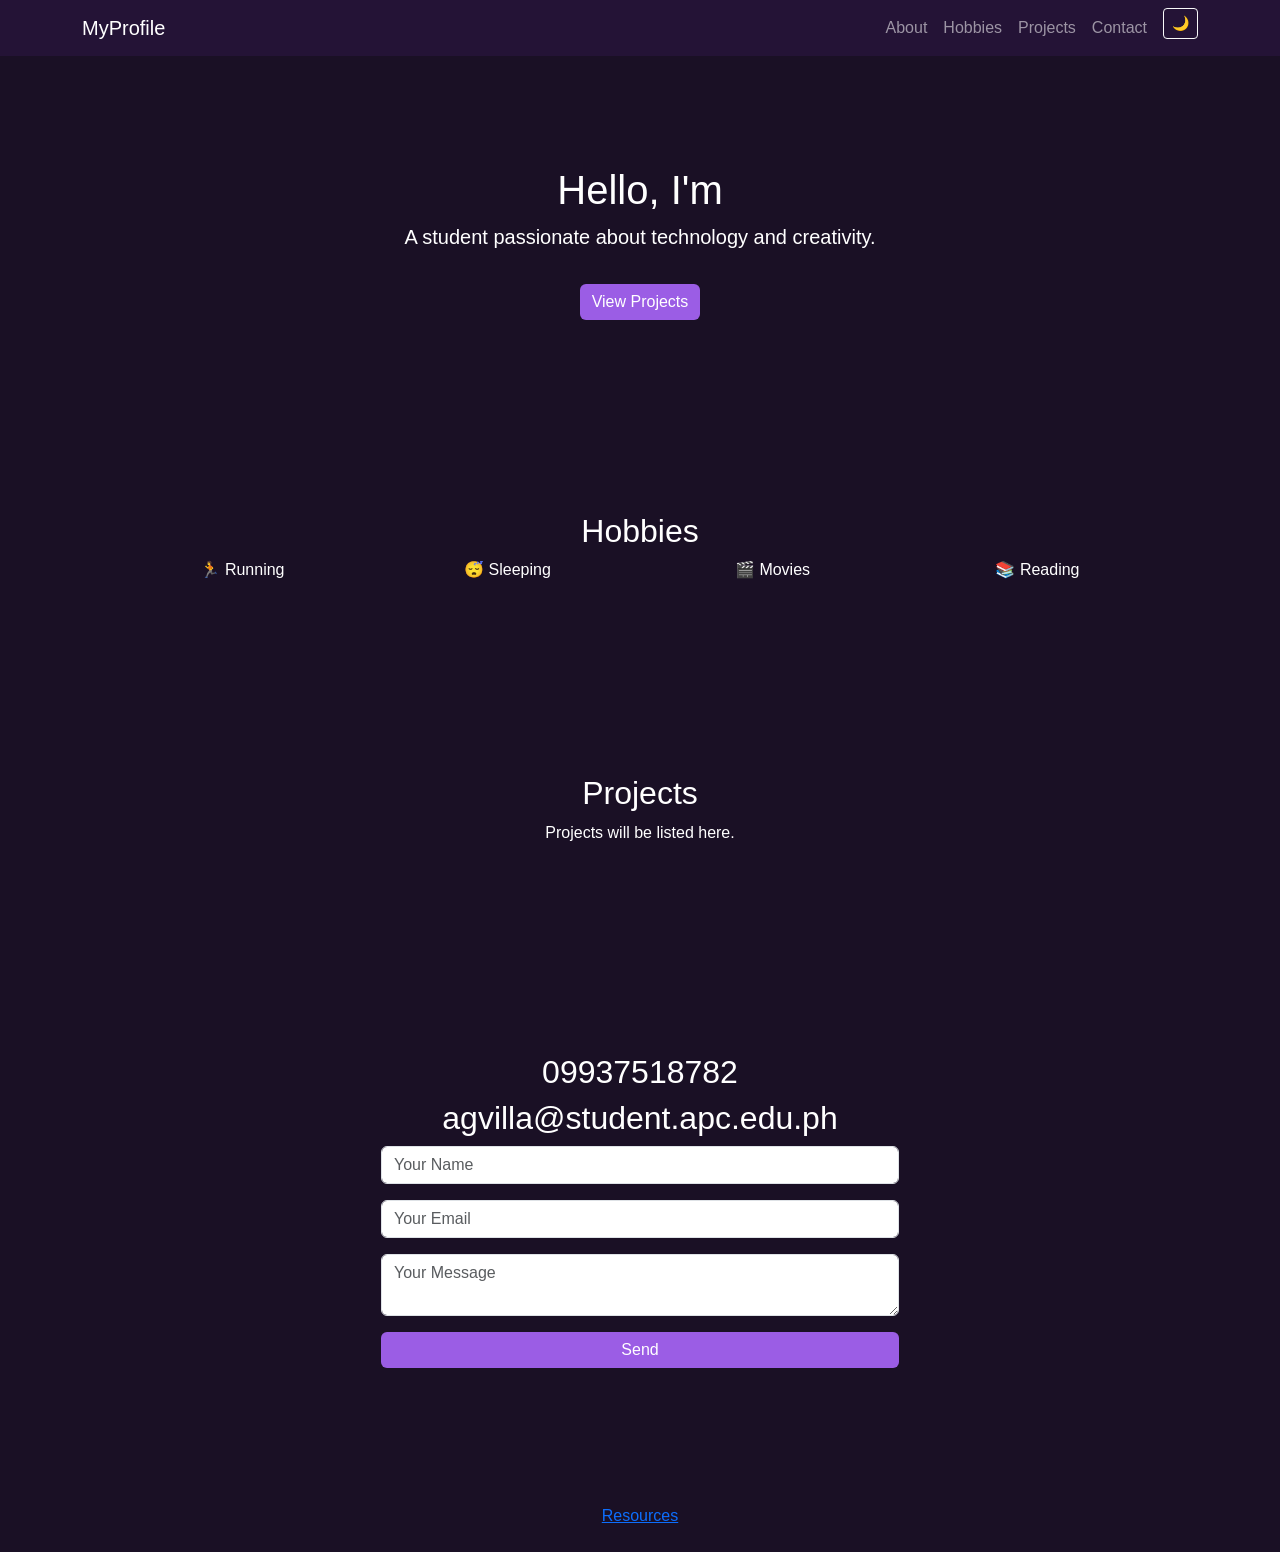
==== home/index.html @ 541737a1 "update on my personal website" ====
<!DOCTYPE html>
<html lang="en">
<head>
  <meta charset="UTF-8">
  <title>My Personal Website</title>
  <meta name="viewport" content="width=device-width, initial-scale=1">

  <!-- Bootstrap 5 -->
  <link href="https://cdn.jsdelivr.net/npm/bootstrap@5.3.3/dist/css/bootstrap.min.css" rel="stylesheet">

  <!-- Custom CSS -->
  <link rel="stylesheet" href="css/style.css">
</head>
<body class="dark-theme">

  <nav class="navbar navbar-expand-lg navbar-dark fixed-top">
    <div class="container">
      <a class="navbar-brand" href="#">MyProfile</a>

      <button class="navbar-toggler" type="button" data-bs-toggle="collapse" data-bs-target="#navMenu">
        <span class="navbar-toggler-icon"></span>
      </button>

      <div class="collapse navbar-collapse" id="navMenu">
        <ul class="navbar-nav ms-auto">
          <li class="nav-item"><a class="nav-link" href="#about">About</a></li>
          <li class="nav-item"><a class="nav-link" href="#hobbies">Hobbies</a></li>
          <li class="nav-item"><a class="nav-link" href="#projects">Projects</a></li>
          <li class="nav-item"><a class="nav-link" href="#contact">Contact</a></li>
          <li class="nav-item">
            <button id="themeToggle" class="btn btn-sm btn-outline-light ms-2">🌙</button>
          </li>
        </ul>
      </div>
    </div>
  </nav>

  <section id="about" class="section container text-center">
    <h1>Hello, I'm <span id="dynamicText"></span></h1>
    <p class="lead">A student passionate about technology and creativity.</p>
    <button id="scrollProjects" class="btn btn-primary mt-3">View Projects</button>
  </section>

  <section id="hobbies" class="section container">
    <h2 class="text-center">Hobbies</h2>
    <div class="row text-center">
      <div class="col-6 col-md-3">🏃 Running</div>
      <div class="col-6 col-md-3">😴 Sleeping</div>
      <div class="col-6 col-md-3">🎬 Movies</div>
      <div class="col-6 col-md-3">📚 Reading</div>
    </div>
  </section>

  <section id="projects" class="section container">
    <h2 class="text-center">Projects</h2>
    <p class="text-center">Projects will be listed here.</p>
  </section>

  <!-- Contact -->
  <section id="contact" class="section container">
    <h2 class="text-center">09937518782</h2>
    <h2 class="text-center">agvilla@student.apc.edu.ph</h2>

    <form id="contactForm" class="col-md-6 mx-auto">
      <input type="text" id="name" class="form-control mb-3" placeholder="Your Name">
      <input type="email" id="email" class="form-control mb-3" placeholder="Your Email">
      <textarea id="message" class="form-control mb-3" placeholder="Your Message"></textarea>
      <button type="submit" class="btn btn-primary w-100">Send</button>
      <p id="formMsg" class="mt-3 text-center"></p>
    </form>
  </section>

  <!-- Footer -->
  <footer class="text-center py-4">
    <a href="resources.html">Resources</a>
  </footer>

  <!-- Bootstrap JS -->
  <script src="https://cdn.jsdelivr.net/npm/bootstrap@5.3.3/dist/js/bootstrap.bundle.min.js"></script>

  <!-- Custom JS -->
  <script src="js/script.js"></script>
</body>
</html>
---- home/css/style.css ----
body {
  font-family: Arial, sans-serif;
  background-color: #1a1025;
  color: #ffffff;
  padding-top: 70px;
}

.section {
  padding: 4rem 1rem;
}

.navbar {
  background-color: #241336;
}

.btn-primary {
  background-color: #9b5de5;
  border: none;
}

.light-theme {
  background-color: #f5f5f5;
  color: #121212;
}

.light-theme .navbar {
  background-color: #e0e0e0;
}

@media (min-width: 768px) {
  .section {
    padding: 6rem 2rem;
  }
}

@media (min-width: 1200px) {
  .section {
    max-width: 1100px;
    margin: auto;
  }
}
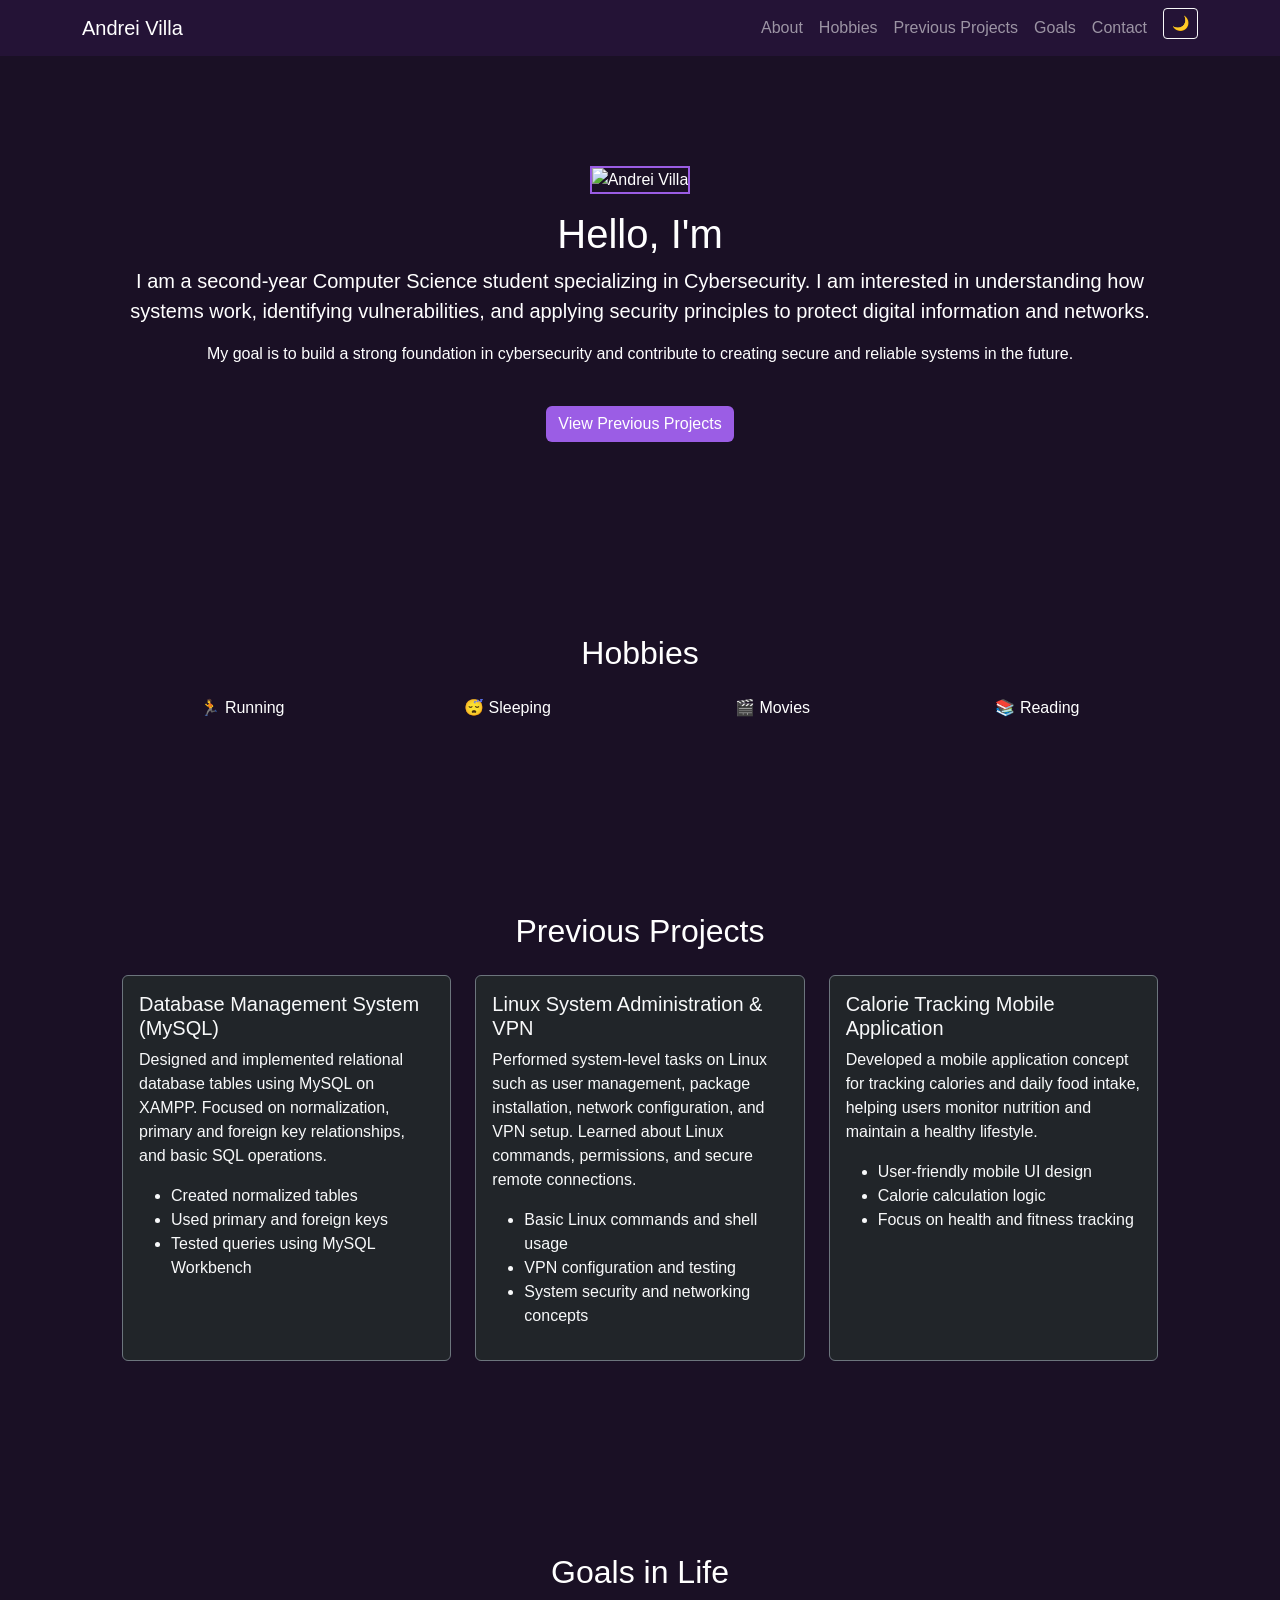
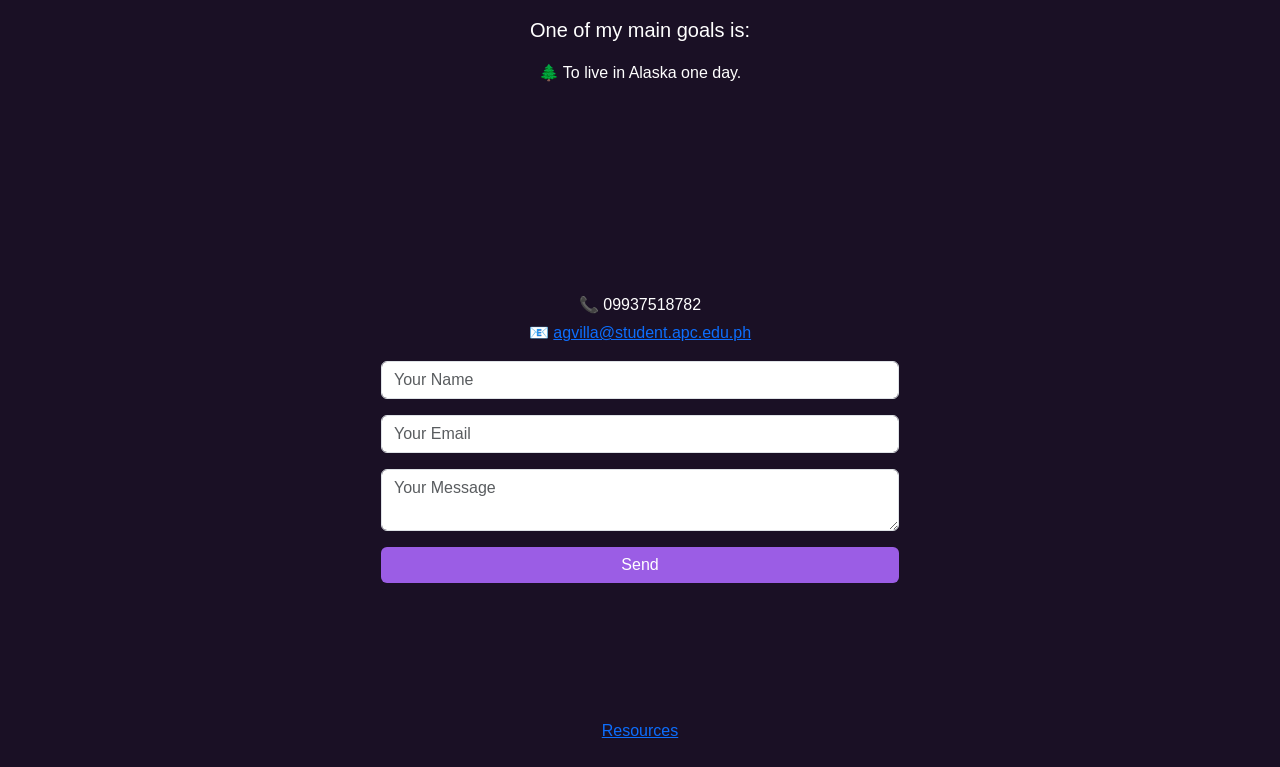
==== commit 6543a988: "updated version" ====
--- a/home/index.html
+++ b/home/index.html
@@ -13,9 +13,10 @@
 </head>
 <body class="dark-theme">
 
+  <!-- Navbar -->
   <nav class="navbar navbar-expand-lg navbar-dark fixed-top">
     <div class="container">
-      <a class="navbar-brand" href="#">MyProfile</a>
+      <a class="navbar-brand" href="#about">Andrei Villa</a>
 
       <button class="navbar-toggler" type="button" data-bs-toggle="collapse" data-bs-target="#navMenu">
         <span class="navbar-toggler-icon"></span>
@@ -25,10 +26,11 @@
         <ul class="navbar-nav ms-auto">
           <li class="nav-item"><a class="nav-link" href="#about">About</a></li>
           <li class="nav-item"><a class="nav-link" href="#hobbies">Hobbies</a></li>
-          <li class="nav-item"><a class="nav-link" href="#projects">Projects</a></li>
+          <li class="nav-item"><a class="nav-link" href="#projects">Previous Projects</a></li>
+          <li class="nav-item"><a class="nav-link" href="#goals">Goals</a></li>
           <li class="nav-item"><a class="nav-link" href="#contact">Contact</a></li>
           <li class="nav-item">
-            <button id="themeToggle" class="btn btn-sm btn-outline-light ms-2">🌙</button>
+            <button id="themeToggle" class="btn btn-sm btn-outline-light ms-2" aria-label="Toggle dark and light theme">🌙</button>
           </li>
         </ul>
       </div>
@@ -36,13 +38,26 @@
   </nav>
 
   <section id="about" class="section container text-center">
+    <img src="assets/profile.jpg" alt="Andrei Villa" class="mb-3" style="width:150px; height:150px; object-fit:cover; border:2px solid #9b5de5;">
+
     <h1>Hello, I'm <span id="dynamicText"></span></h1>
-    <p class="lead">A student passionate about technology and creativity.</p>
-    <button id="scrollProjects" class="btn btn-primary mt-3">View Projects</button>
+
+    <p class="lead">
+      I am a second-year Computer Science student specializing in Cybersecurity.
+      I am interested in understanding how systems work, identifying vulnerabilities,
+      and applying security principles to protect digital information and networks.
+    </p>
+
+    <p>
+      My goal is to build a strong foundation in cybersecurity and contribute to
+      creating secure and reliable systems in the future.
+    </p>
+
+    <button id="scrollProjects" class="btn btn-primary mt-4">View Previous Projects</button>
   </section>
 
   <section id="hobbies" class="section container">
-    <h2 class="text-center">Hobbies</h2>
+    <h2 class="text-center mb-4">Hobbies</h2>
     <div class="row text-center">
       <div class="col-6 col-md-3">🏃 Running</div>
       <div class="col-6 col-md-3">😴 Sleeping</div>
@@ -52,14 +67,76 @@
   </section>
 
   <section id="projects" class="section container">
-    <h2 class="text-center">Projects</h2>
-    <p class="text-center">Projects will be listed here.</p>
+    <h2 class="text-center mb-4">Previous Projects</h2>
+    <div class="row g-4">
+
+      <!-- Project 1 -->
+      <div class="col-12 col-md-6 col-lg-4">
+        <div class="card h-100 bg-dark text-light border-secondary">
+          <div class="card-body">
+            <h5 class="card-title">Database Management System (MySQL)</h5>
+            <p class="card-text">
+              Designed and implemented relational database tables using MySQL on XAMPP.
+              Focused on normalization, primary and foreign key relationships, and basic SQL operations.
+            </p>
+            <ul>
+              <li>Created normalized tables</li>
+              <li>Used primary and foreign keys</li>
+              <li>Tested queries using MySQL Workbench</li>
+            </ul>
+          </div>
+        </div>
+      </div>
+
+      <!-- Project 2 -->
+      <div class="col-12 col-md-6 col-lg-4">
+        <div class="card h-100 bg-dark text-light border-secondary">
+          <div class="card-body">
+            <h5 class="card-title">Linux System Administration & VPN</h5>
+            <p class="card-text">
+              Performed system-level tasks on Linux such as user management, package installation,
+              network configuration, and VPN setup. Learned about Linux commands, permissions, and secure remote connections.
+            </p>
+            <ul>
+              <li>Basic Linux commands and shell usage</li>
+              <li>VPN configuration and testing</li>
+              <li>System security and networking concepts</li>
+            </ul>
+          </div>
+        </div>
+      </div>
+
+      <!-- Project 3 -->
+      <div class="col-12 col-md-6 col-lg-4">
+        <div class="card h-100 bg-dark text-light border-secondary">
+          <div class="card-body">
+            <h5 class="card-title">Calorie Tracking Mobile Application</h5>
+            <p class="card-text">
+              Developed a mobile application concept for tracking calories and daily food intake,
+              helping users monitor nutrition and maintain a healthy lifestyle.
+            </p>
+            <ul>
+              <li>User-friendly mobile UI design</li>
+              <li>Calorie calculation logic</li>
+              <li>Focus on health and fitness tracking</li>
+            </ul>
+          </div>
+        </div>
+      </div>
+
+    </div>
   </section>
 
-  <!-- Contact -->
-  <section id="contact" class="section container">
-    <h2 class="text-center">09937518782</h2>
-    <h2 class="text-center">agvilla@student.apc.edu.ph</h2>
+  <!-- Goals in Life -->
+  <section id="goals" class="section container text-center">
+    <h2 class="mb-4">Goals in Life</h2>
+    <p class="lead">One of my main goals is:</p>
+    <p>🌲 To live in Alaska one day.</p>
+  </section>
+
+  <section id="contact" class="section container text-center">
+    <p class="mb-1">📞 09937518782</p>
+    <p class="mb-3">📧 <a href="mailto:agvilla@student.apc.edu.ph">agvilla@student.apc.edu.ph</a></p>
 
     <form id="contactForm" class="col-md-6 mx-auto">
       <input type="text" id="name" class="form-control mb-3" placeholder="Your Name">
@@ -70,15 +147,12 @@
     </form>
   </section>
 
-  <!-- Footer -->
   <footer class="text-center py-4">
     <a href="resources.html">Resources</a>
   </footer>
 
-  <!-- Bootstrap JS -->
   <script src="https://cdn.jsdelivr.net/npm/bootstrap@5.3.3/dist/js/bootstrap.bundle.min.js"></script>
 
-  <!-- Custom JS -->
   <script src="js/script.js"></script>
 </body>
 </html>
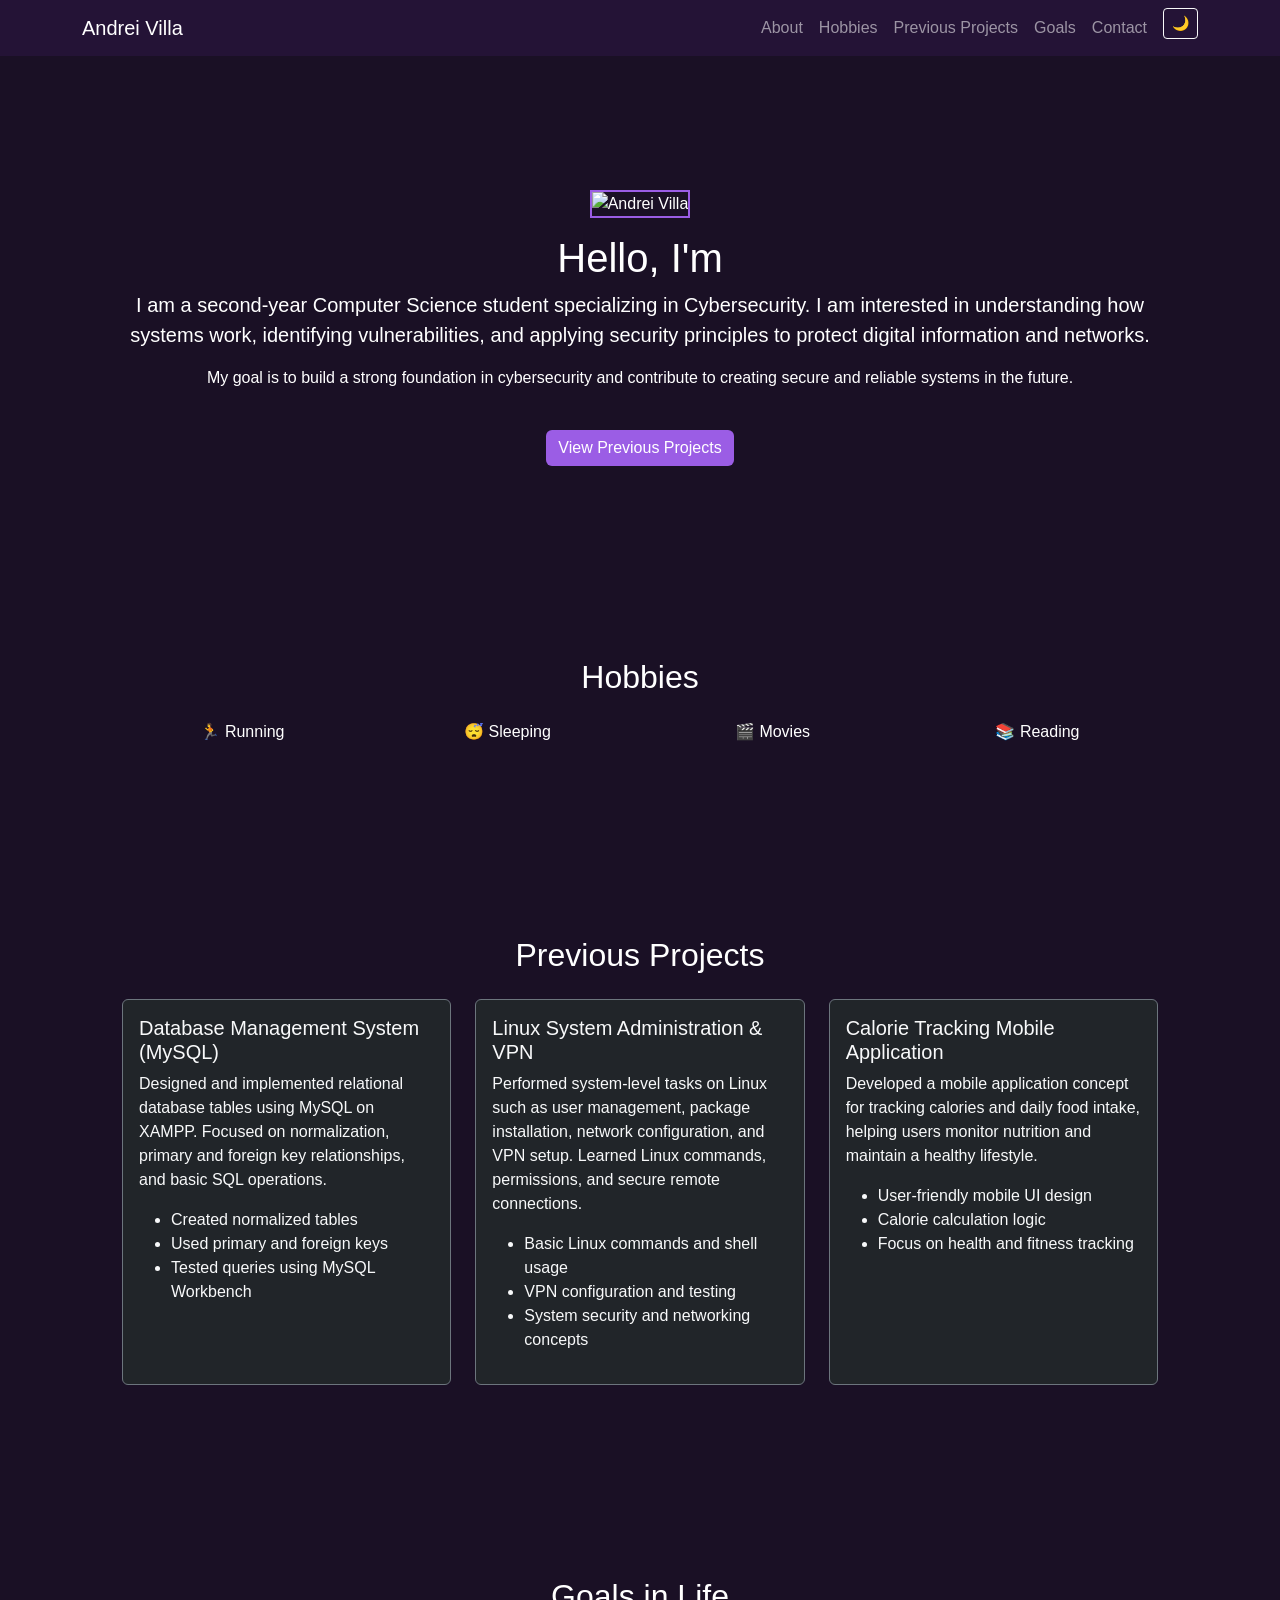
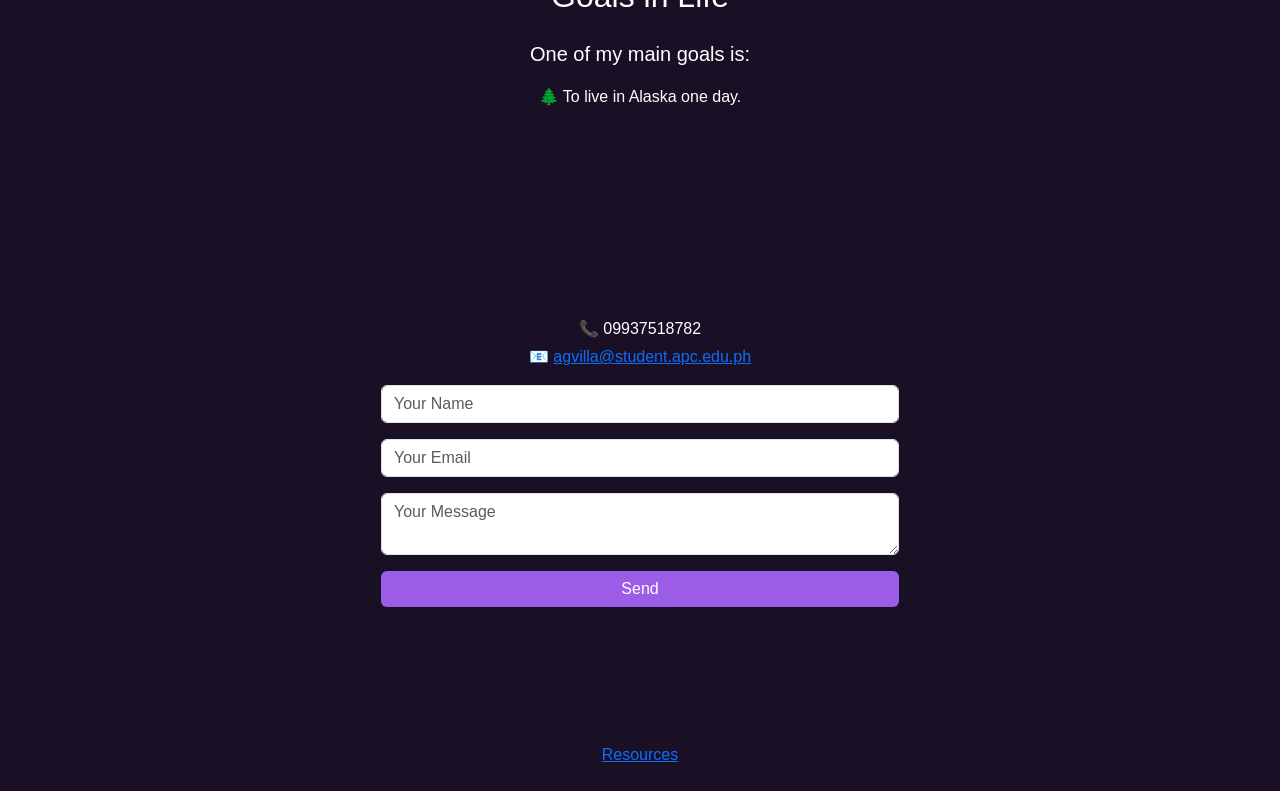
==== commit 1f7077b7: "updated resources and whole thing" ====
--- a/home/index.html
+++ b/home/index.html
@@ -4,155 +4,118 @@
   <meta charset="UTF-8">
   <title>My Personal Website</title>
   <meta name="viewport" content="width=device-width, initial-scale=1">
-
-  <!-- Bootstrap 5 -->
   <link href="https://cdn.jsdelivr.net/npm/bootstrap@5.3.3/dist/css/bootstrap.min.css" rel="stylesheet">
-
-  <!-- Custom CSS -->
   <link rel="stylesheet" href="css/style.css">
 </head>
 <body class="dark-theme">
 
-  <!-- Navbar -->
-  <nav class="navbar navbar-expand-lg navbar-dark fixed-top">
-    <div class="container">
-      <a class="navbar-brand" href="#about">Andrei Villa</a>
+<nav class="navbar navbar-expand-lg navbar-dark fixed-top">
+  <div class="container">
+    <a class="navbar-brand" href="#about">Andrei Villa</a>
+    <button class="navbar-toggler" type="button" data-bs-toggle="collapse" data-bs-target="#navMenu">
+      <span class="navbar-toggler-icon"></span>
+    </button>
+    <div class="collapse navbar-collapse" id="navMenu">
+      <ul class="navbar-nav ms-auto">
+        <li class="nav-item"><a class="nav-link" href="#about">About</a></li>
+        <li class="nav-item"><a class="nav-link" href="#hobbies">Hobbies</a></li>
+        <li class="nav-item"><a class="nav-link" href="#projects">Previous Projects</a></li>
+        <li class="nav-item"><a class="nav-link" href="#goals">Goals</a></li>
+        <li class="nav-item"><a class="nav-link" href="#contact">Contact</a></li>
+        <li class="nav-item">
+          <button id="themeToggle" class="btn btn-sm btn-outline-light ms-2" aria-label="Toggle dark and light theme">🌙</button>
+        </li>
+      </ul>
+    </div>
+  </div>
+</nav>
 
-      <button class="navbar-toggler" type="button" data-bs-toggle="collapse" data-bs-target="#navMenu">
-        <span class="navbar-toggler-icon"></span>
-      </button>
+<section id="about" class="section container text-center" style="padding-top:120px;">
+  <img src="assets/profile.png" alt="Andrei Villa" class="mb-3" style="width:150px; height:150px; object-fit:cover; border:2px solid #9b5de5;">
+  <h1>Hello, I'm <span id="dynamicText"></span></h1>
+  <p class="lead">I am a second-year Computer Science student specializing in Cybersecurity. I am interested in understanding how systems work, identifying vulnerabilities, and applying security principles to protect digital information and networks.</p>
+  <p>My goal is to build a strong foundation in cybersecurity and contribute to creating secure and reliable systems in the future.</p>
+  <button id="scrollProjects" class="btn btn-primary mt-4">View Previous Projects</button>
+</section>
 
-      <div class="collapse navbar-collapse" id="navMenu">
-        <ul class="navbar-nav ms-auto">
-          <li class="nav-item"><a class="nav-link" href="#about">About</a></li>
-          <li class="nav-item"><a class="nav-link" href="#hobbies">Hobbies</a></li>
-          <li class="nav-item"><a class="nav-link" href="#projects">Previous Projects</a></li>
-          <li class="nav-item"><a class="nav-link" href="#goals">Goals</a></li>
-          <li class="nav-item"><a class="nav-link" href="#contact">Contact</a></li>
-          <li class="nav-item">
-            <button id="themeToggle" class="btn btn-sm btn-outline-light ms-2" aria-label="Toggle dark and light theme">🌙</button>
-          </li>
-        </ul>
+<section id="hobbies" class="section container text-center">
+  <h2 class="mb-4">Hobbies</h2>
+  <div class="row text-center">
+    <div class="col-6 col-md-3">🏃 Running</div>
+    <div class="col-6 col-md-3">😴 Sleeping</div>
+    <div class="col-6 col-md-3">🎬 Movies</div>
+    <div class="col-6 col-md-3">📚 Reading</div>
+  </div>
+</section>
+
+<section id="projects" class="section container">
+  <h2 class="text-center mb-4">Previous Projects</h2>
+  <div class="row g-4">
+    <div class="col-12 col-md-6 col-lg-4">
+      <div class="card h-100 bg-dark text-light border-secondary">
+        <div class="card-body">
+          <h5 class="card-title">Database Management System (MySQL)</h5>
+          <p class="card-text">Designed and implemented relational database tables using MySQL on XAMPP. Focused on normalization, primary and foreign key relationships, and basic SQL operations.</p>
+          <ul>
+            <li>Created normalized tables</li>
+            <li>Used primary and foreign keys</li>
+            <li>Tested queries using MySQL Workbench</li>
+          </ul>
+        </div>
       </div>
     </div>
-  </nav>
-
-  <section id="about" class="section container text-center">
-    <img src="assets/profile.jpg" alt="Andrei Villa" class="mb-3" style="width:150px; height:150px; object-fit:cover; border:2px solid #9b5de5;">
-
-    <h1>Hello, I'm <span id="dynamicText"></span></h1>
-
-    <p class="lead">
-      I am a second-year Computer Science student specializing in Cybersecurity.
-      I am interested in understanding how systems work, identifying vulnerabilities,
-      and applying security principles to protect digital information and networks.
-    </p>
-
-    <p>
-      My goal is to build a strong foundation in cybersecurity and contribute to
-      creating secure and reliable systems in the future.
-    </p>
-
-    <button id="scrollProjects" class="btn btn-primary mt-4">View Previous Projects</button>
-  </section>
-
-  <section id="hobbies" class="section container">
-    <h2 class="text-center mb-4">Hobbies</h2>
-    <div class="row text-center">
-      <div class="col-6 col-md-3">🏃 Running</div>
-      <div class="col-6 col-md-3">😴 Sleeping</div>
-      <div class="col-6 col-md-3">🎬 Movies</div>
-      <div class="col-6 col-md-3">📚 Reading</div>
-    </div>
-  </section>
-
-  <section id="projects" class="section container">
-    <h2 class="text-center mb-4">Previous Projects</h2>
-    <div class="row g-4">
-
-      <!-- Project 1 -->
-      <div class="col-12 col-md-6 col-lg-4">
-        <div class="card h-100 bg-dark text-light border-secondary">
-          <div class="card-body">
-            <h5 class="card-title">Database Management System (MySQL)</h5>
-            <p class="card-text">
-              Designed and implemented relational database tables using MySQL on XAMPP.
-              Focused on normalization, primary and foreign key relationships, and basic SQL operations.
-            </p>
-            <ul>
-              <li>Created normalized tables</li>
-              <li>Used primary and foreign keys</li>
-              <li>Tested queries using MySQL Workbench</li>
-            </ul>
-          </div>
+    <div class="col-12 col-md-6 col-lg-4">
+      <div class="card h-100 bg-dark text-light border-secondary">
+        <div class="card-body">
+          <h5 class="card-title">Linux System Administration & VPN</h5>
+          <p class="card-text">Performed system-level tasks on Linux such as user management, package installation, network configuration, and VPN setup. Learned Linux commands, permissions, and secure remote connections.</p>
+          <ul>
+            <li>Basic Linux commands and shell usage</li>
+            <li>VPN configuration and testing</li>
+            <li>System security and networking concepts</li>
+          </ul>
         </div>
       </div>
-
-      <!-- Project 2 -->
-      <div class="col-12 col-md-6 col-lg-4">
-        <div class="card h-100 bg-dark text-light border-secondary">
-          <div class="card-body">
-            <h5 class="card-title">Linux System Administration & VPN</h5>
-            <p class="card-text">
-              Performed system-level tasks on Linux such as user management, package installation,
-              network configuration, and VPN setup. Learned about Linux commands, permissions, and secure remote connections.
-            </p>
-            <ul>
-              <li>Basic Linux commands and shell usage</li>
-              <li>VPN configuration and testing</li>
-              <li>System security and networking concepts</li>
-            </ul>
-          </div>
+    </div>
+    <div class="col-12 col-md-6 col-lg-4">
+      <div class="card h-100 bg-dark text-light border-secondary">
+        <div class="card-body">
+          <h5 class="card-title">Calorie Tracking Mobile Application</h5>
+          <p class="card-text">Developed a mobile application concept for tracking calories and daily food intake, helping users monitor nutrition and maintain a healthy lifestyle.</p>
+          <ul>
+            <li>User-friendly mobile UI design</li>
+            <li>Calorie calculation logic</li>
+            <li>Focus on health and fitness tracking</li>
+          </ul>
         </div>
       </div>
+    </div>
+  </div>
+</section>
 
-      <!-- Project 3 -->
-      <div class="col-12 col-md-6 col-lg-4">
-        <div class="card h-100 bg-dark text-light border-secondary">
-          <div class="card-body">
-            <h5 class="card-title">Calorie Tracking Mobile Application</h5>
-            <p class="card-text">
-              Developed a mobile application concept for tracking calories and daily food intake,
-              helping users monitor nutrition and maintain a healthy lifestyle.
-            </p>
-            <ul>
-              <li>User-friendly mobile UI design</li>
-              <li>Calorie calculation logic</li>
-              <li>Focus on health and fitness tracking</li>
-            </ul>
-          </div>
-        </div>
-      </div>
+<section id="goals" class="section container text-center">
+  <h2 class="mb-4">Goals in Life</h2>
+  <p class="lead">One of my main goals is:</p>
+  <p>🌲 To live in Alaska one day.</p>
+</section>
 
-    </div>
-  </section>
+<section id="contact" class="section container text-center">
+  <p class="mb-1">📞 09937518782</p>
+  <p class="mb-3">📧 <a href="mailto:agvilla@student.apc.edu.ph">agvilla@student.apc.edu.ph</a></p>
+  <form id="contactForm" class="col-md-6 mx-auto">
+    <input type="text" id="name" class="form-control mb-3" placeholder="Your Name">
+    <input type="email" id="email" class="form-control mb-3" placeholder="Your Email">
+    <textarea id="message" class="form-control mb-3" placeholder="Your Message"></textarea>
+    <button type="submit" class="btn btn-primary w-100">Send</button>
+    <p id="formMsg" class="mt-3 text-center"></p>
+  </form>
+</section>
 
-  <!-- Goals in Life -->
-  <section id="goals" class="section container text-center">
-    <h2 class="mb-4">Goals in Life</h2>
-    <p class="lead">One of my main goals is:</p>
-    <p>🌲 To live in Alaska one day.</p>
-  </section>
+<footer class="text-center py-4">
+  <a href="resources.html">Resources</a>
+</footer>
 
-  <section id="contact" class="section container text-center">
-    <p class="mb-1">📞 09937518782</p>
-    <p class="mb-3">📧 <a href="mailto:agvilla@student.apc.edu.ph">agvilla@student.apc.edu.ph</a></p>
-
-    <form id="contactForm" class="col-md-6 mx-auto">
-      <input type="text" id="name" class="form-control mb-3" placeholder="Your Name">
-      <input type="email" id="email" class="form-control mb-3" placeholder="Your Email">
-      <textarea id="message" class="form-control mb-3" placeholder="Your Message"></textarea>
-      <button type="submit" class="btn btn-primary w-100">Send</button>
-      <p id="formMsg" class="mt-3 text-center"></p>
-    </form>
-  </section>
-
-  <footer class="text-center py-4">
-    <a href="resources.html">Resources</a>
-  </footer>
-
-  <script src="https://cdn.jsdelivr.net/npm/bootstrap@5.3.3/dist/js/bootstrap.bundle.min.js"></script>
-
-  <script src="js/script.js"></script>
+<script src="https://cdn.jsdelivr.net/npm/bootstrap@5.3.3/dist/js/bootstrap.bundle.min.js"></script>
+<script src="js/script.js"></script>
 </body>
 </html>
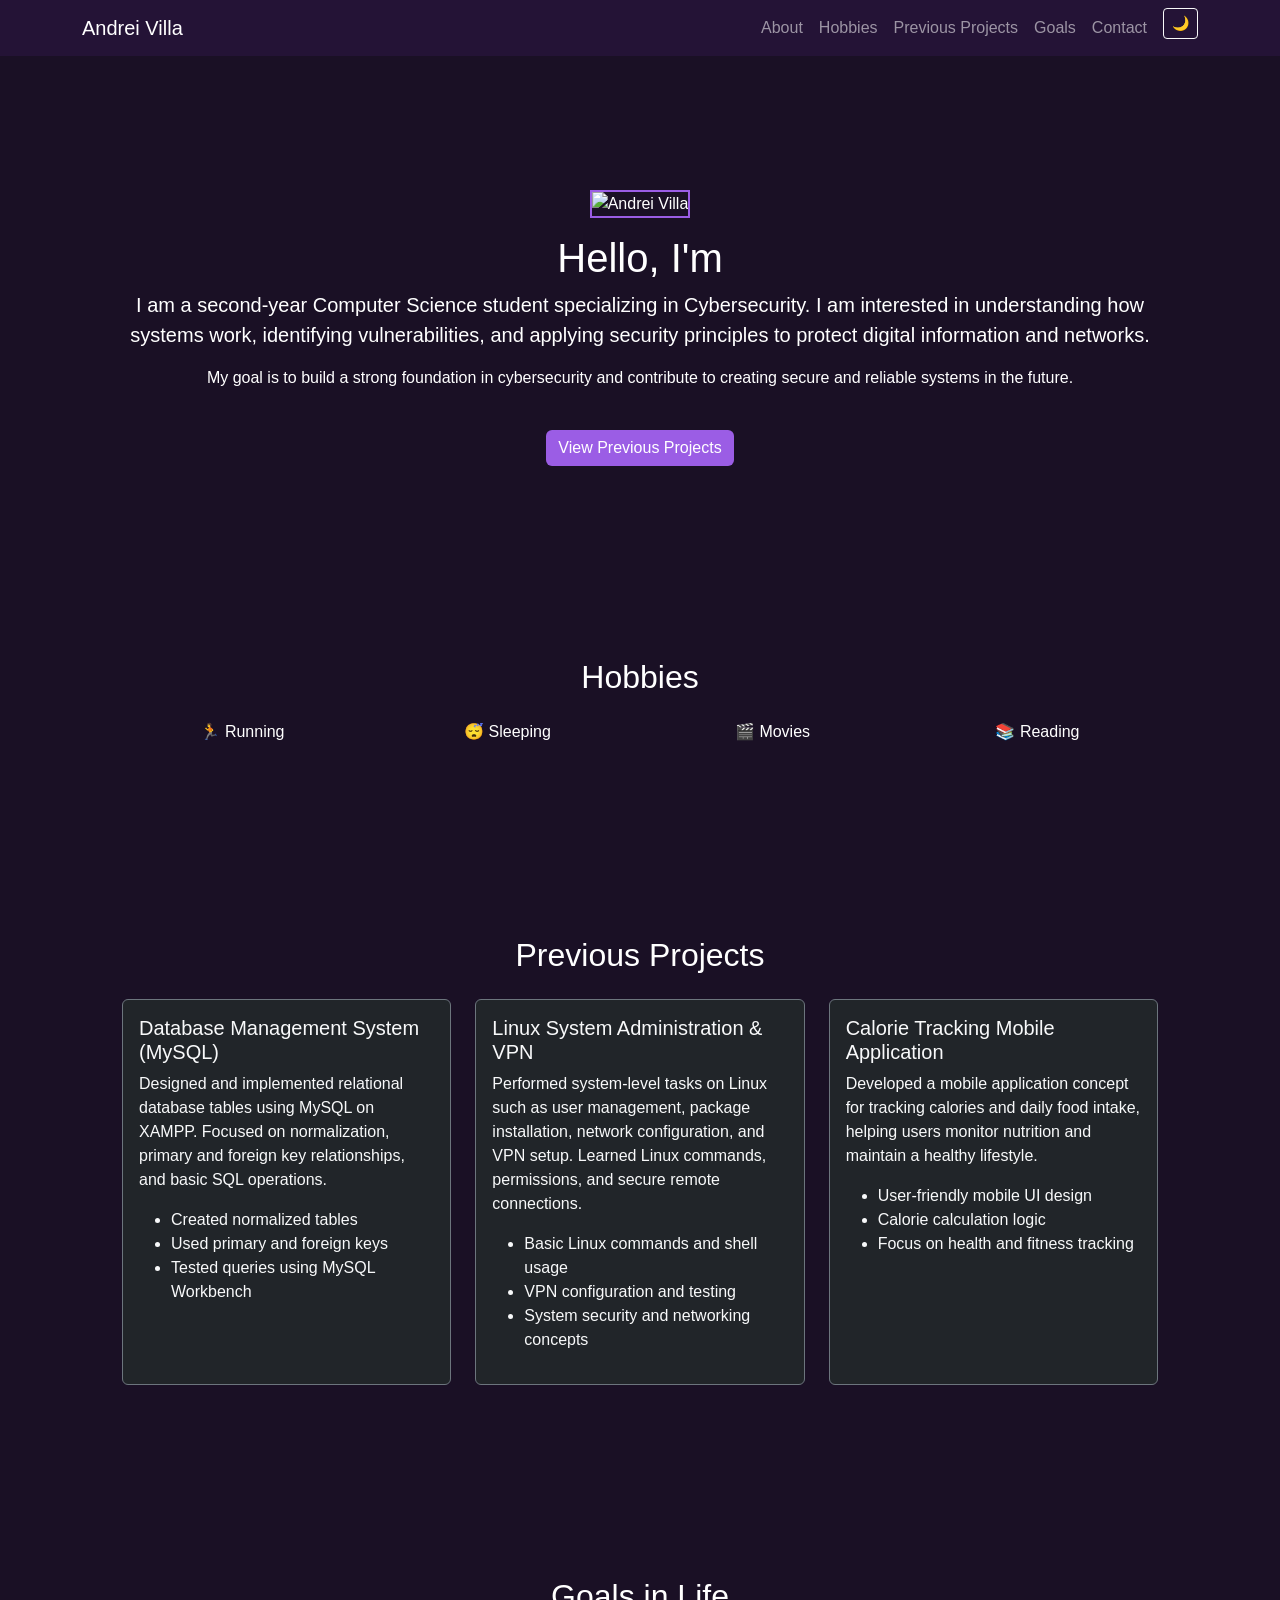
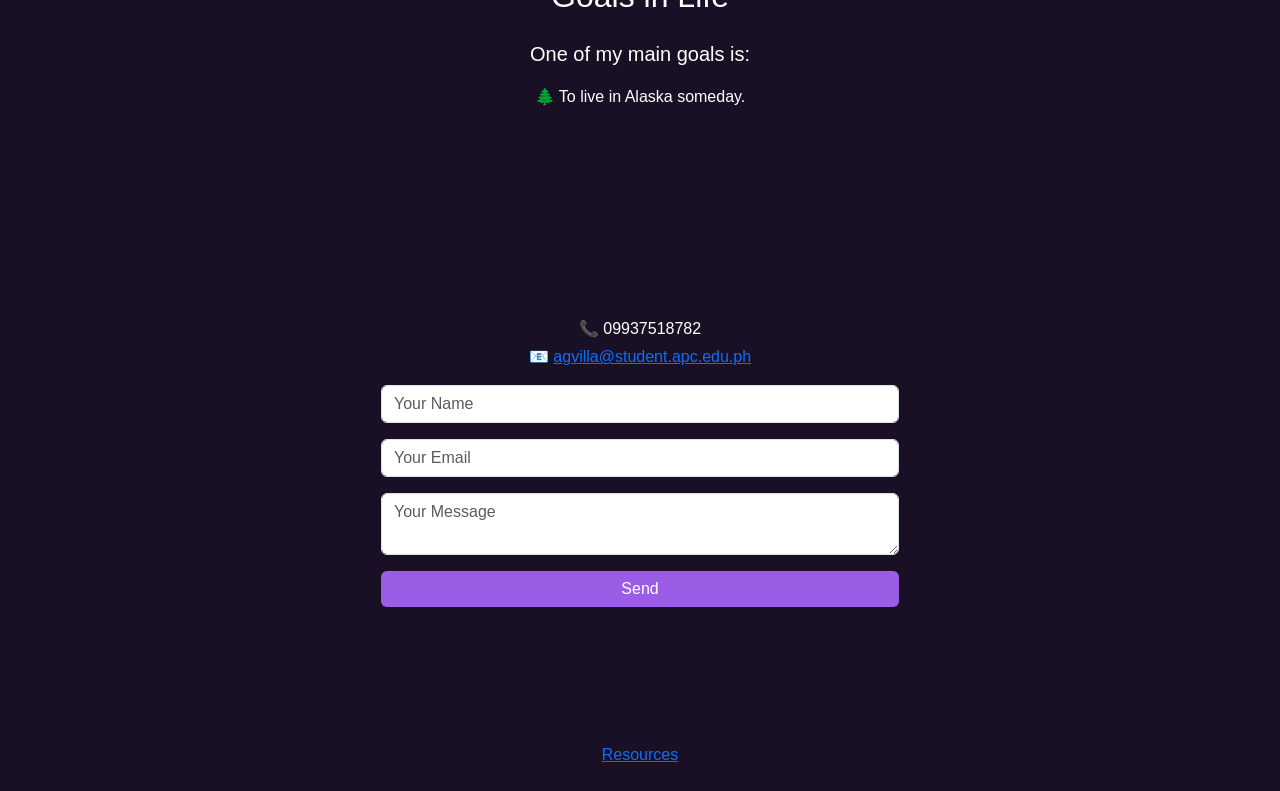
==== commit c69cfda8: "added new folder" ====
--- a/home/index.html
+++ b/home/index.html
@@ -96,7 +96,7 @@
 <section id="goals" class="section container text-center">
   <h2 class="mb-4">Goals in Life</h2>
   <p class="lead">One of my main goals is:</p>
-  <p>🌲 To live in Alaska one day.</p>
+  <p>🌲 To live in Alaska someday.</p>
 </section>
 
 <section id="contact" class="section container text-center">
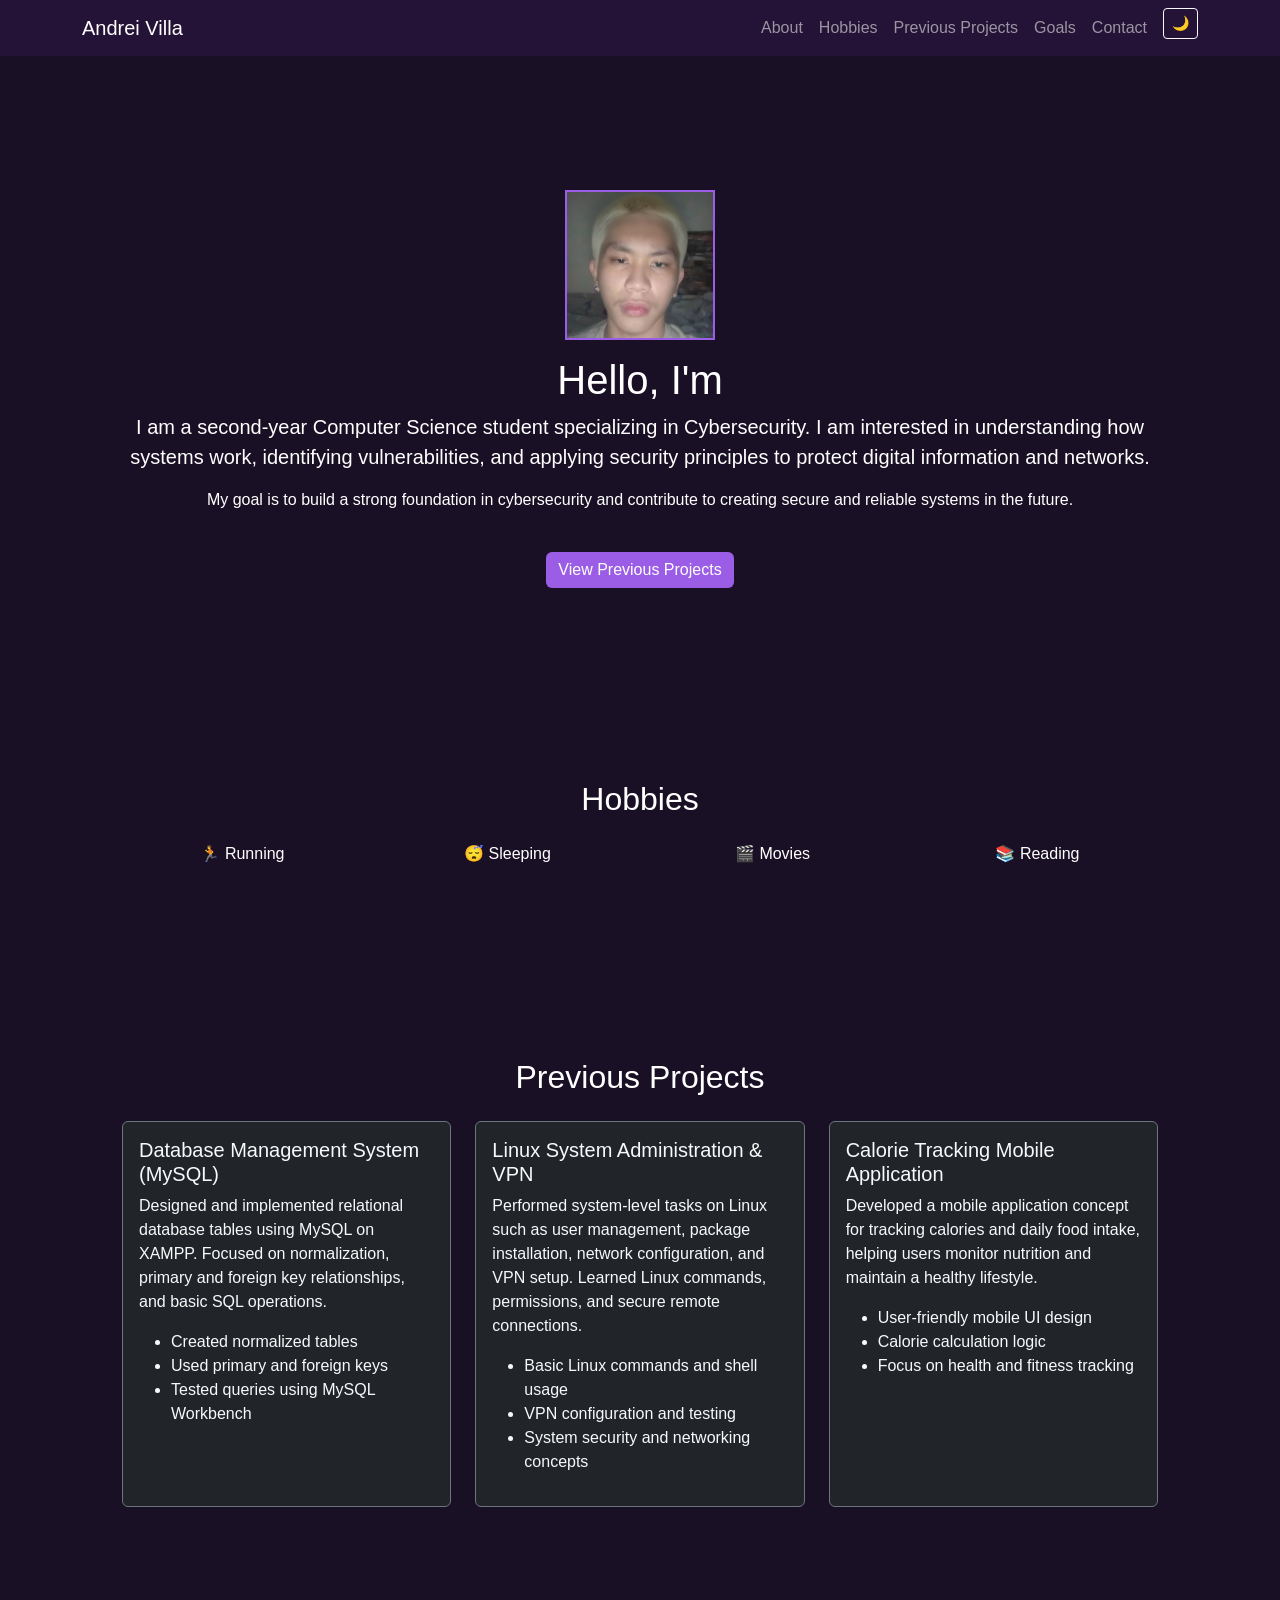
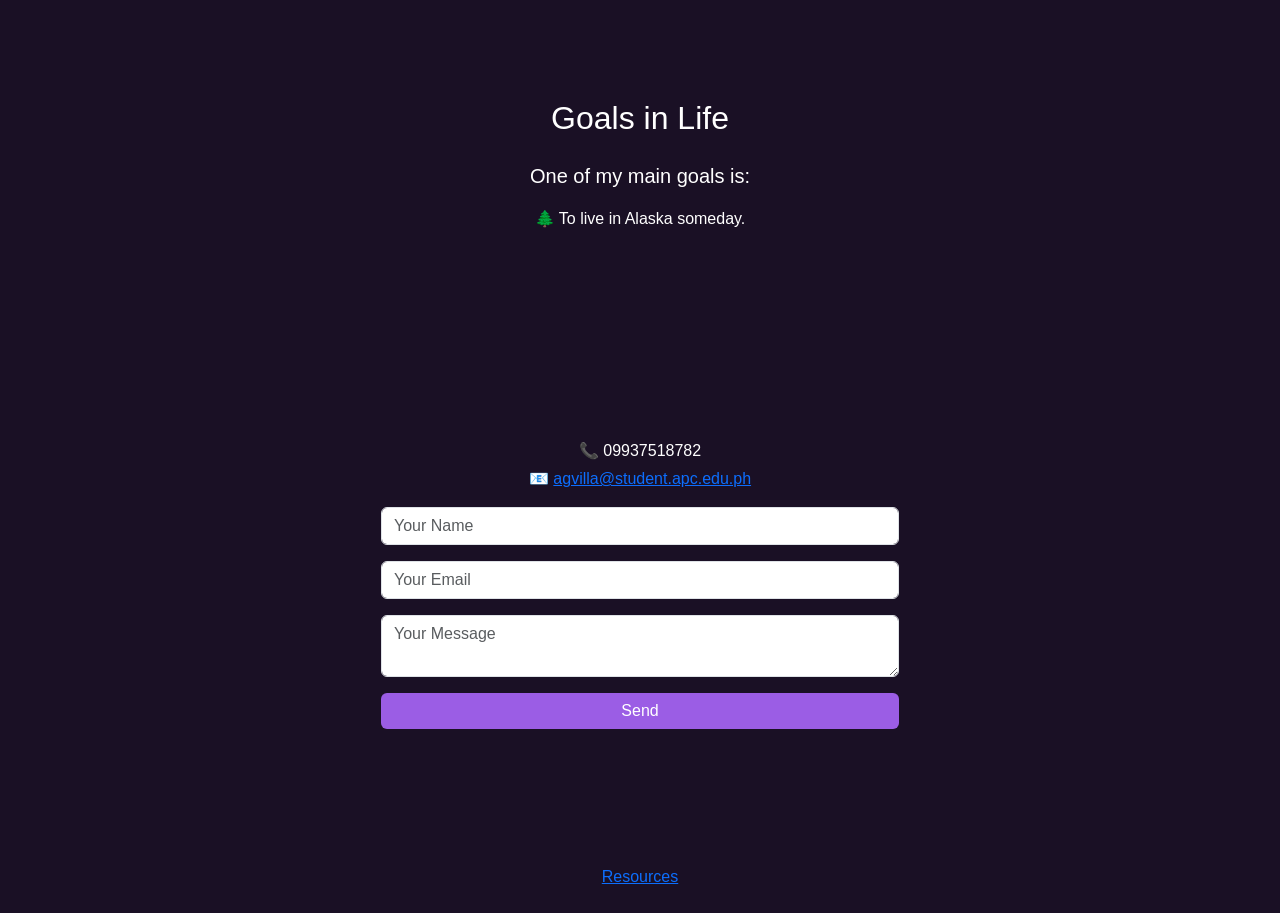
==== commit 864f322c: "Update index.html" ====
--- a/home/index.html
+++ b/home/index.html
@@ -31,7 +31,7 @@
 </nav>
 
 <section id="about" class="section container text-center" style="padding-top:120px;">
-  <img src="assets/profile.png" alt="Andrei Villa" class="mb-3" style="width:150px; height:150px; object-fit:cover; border:2px solid #9b5de5;">
+  <img src="profile.png" alt="Andrei Villa" class="mb-3" style="width:150px; height:150px; object-fit:cover; border:2px solid #9b5de5;">
   <h1>Hello, I'm <span id="dynamicText"></span></h1>
   <p class="lead">I am a second-year Computer Science student specializing in Cybersecurity. I am interested in understanding how systems work, identifying vulnerabilities, and applying security principles to protect digital information and networks.</p>
   <p>My goal is to build a strong foundation in cybersecurity and contribute to creating secure and reliable systems in the future.</p>
@@ -119,3 +119,4 @@
 <script src="js/script.js"></script>
 </body>
 </html>
+
